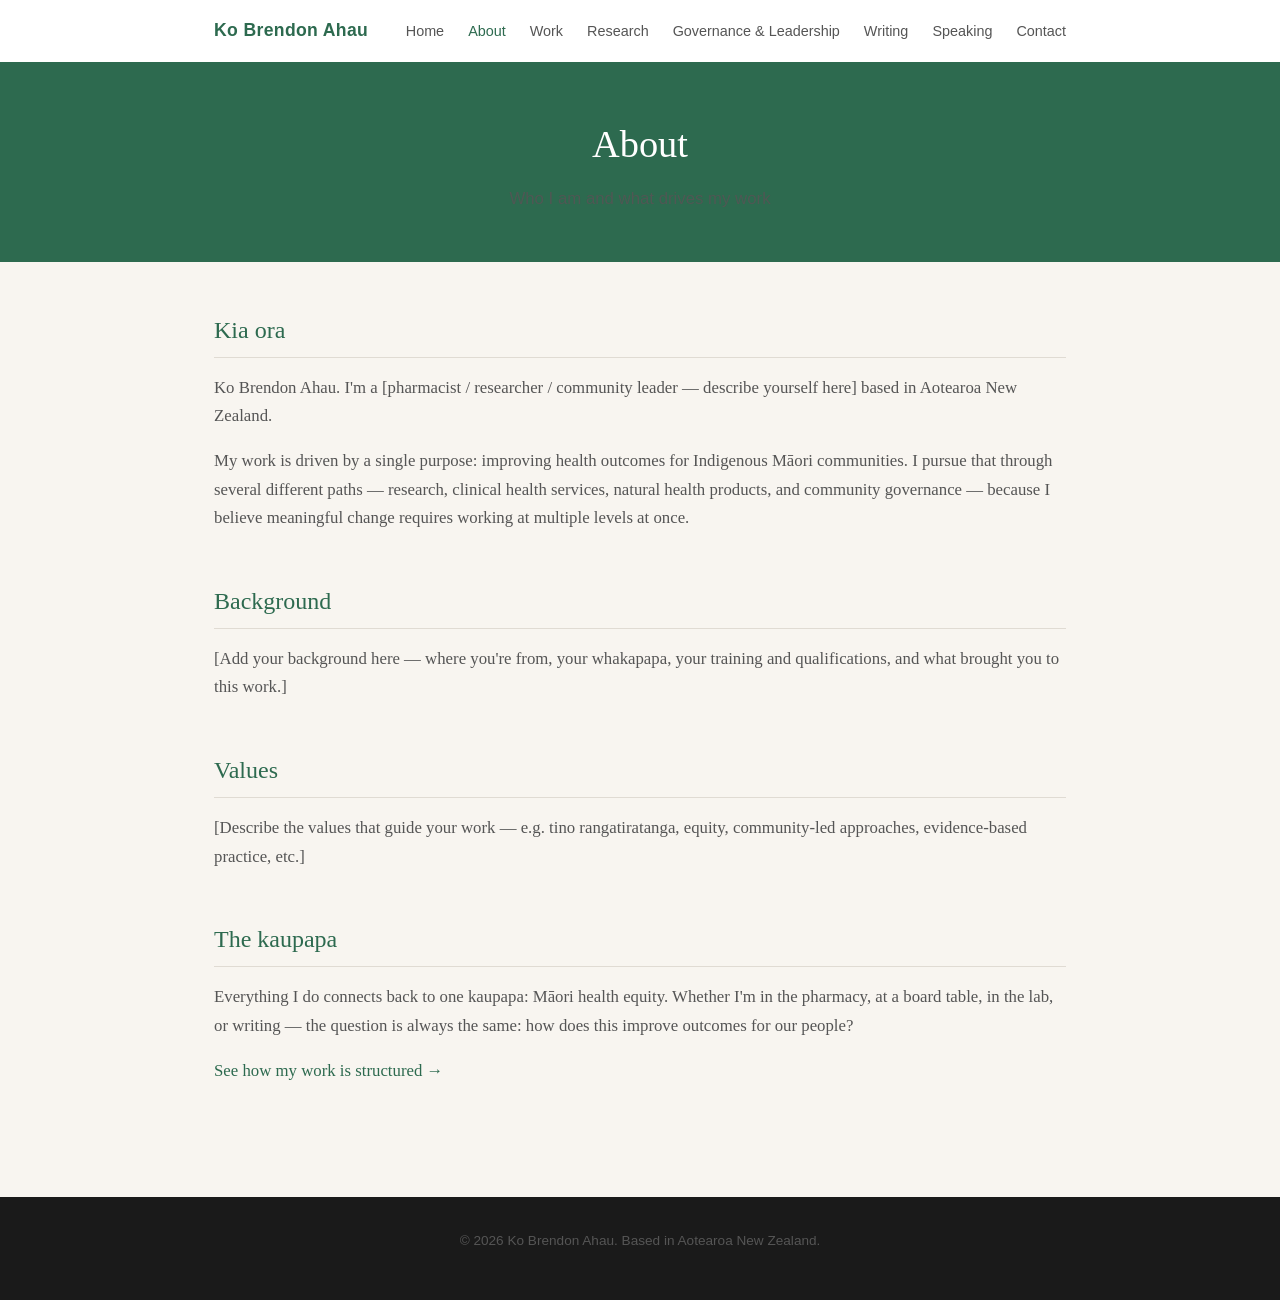
==== about.html @ 4aec3e22 "Initial commit — personal website" ====
<!DOCTYPE html>
<html lang="en">
<head>
  <meta charset="UTF-8" />
  <meta name="viewport" content="width=device-width, initial-scale=1.0" />
  <title>About — Ko Brendon Ahau</title>
  <meta name="description" content="About [Ko Brendon Ahau] — researcher, pharmacist, and community leader working to improve health outcomes for Māori in Aotearoa New Zealand." />
  <link rel="stylesheet" href="css/style.css" />
</head>
<body>

<header>
  <div class="nav-inner">
    <a href="index.html" class="site-title">Ko Brendon Ahau</a>
    <button class="menu-toggle" aria-label="Open menu">
      <span></span><span></span><span></span>
    </button>
    <nav>
      <ul>
        <li><a href="index.html">Home</a></li>
        <li><a href="about.html">About</a></li>
        <li><a href="work.html">Work</a></li>
        <li><a href="research.html">Research</a></li>
        <li><a href="governance.html">Governance &amp; Leadership</a></li>
        <li><a href="writing.html">Writing</a></li>
        <li><a href="speaking.html">Speaking</a></li>
        <li><a href="contact.html">Contact</a></li>
      </ul>
    </nav>
  </div>
</header>

<div class="page-hero">
  <div class="container">
    <h1>About</h1>
    <p>Who I am and what drives my work</p>
  </div>
</div>

<main>
  <div class="container">

    <section class="section">
      <h2>Kia ora</h2>
      <!-- EDIT: Replace this with your own introduction -->
      <p>Ko Brendon Ahau. I'm a [pharmacist / researcher / community leader — describe yourself here] based in Aotearoa New Zealand.</p>
      <p>My work is driven by a single purpose: improving health outcomes for Indigenous Māori communities. I pursue that through several different paths — research, clinical health services, natural health products, and community governance — because I believe meaningful change requires working at multiple levels at once.</p>
    </section>

    <section class="section">
      <h2>Background</h2>
      <!-- EDIT: Add your background, whakapapa, training, experience -->
      <p>[Add your background here — where you're from, your whakapapa, your training and qualifications, and what brought you to this work.]</p>
    </section>

    <section class="section">
      <h2>Values</h2>
      <!-- EDIT: Describe the values that guide your work -->
      <p>[Describe the values that guide your work — e.g. tino rangatiratanga, equity, community-led approaches, evidence-based practice, etc.]</p>
    </section>

    <section class="section">
      <h2>The kaupapa</h2>
      <p>Everything I do connects back to one kaupapa: Māori health equity. Whether I'm in the pharmacy, at a board table, in the lab, or writing — the question is always the same: how does this improve outcomes for our people?</p>
      <p><a href="work.html">See how my work is structured →</a></p>
    </section>

  </div>
</main>

<footer>
  <p>&copy; <span id="year"></span> Ko Brendon Ahau. Based in Aotearoa New Zealand.</p>
  <script>document.getElementById('year').textContent = new Date().getFullYear();</script>
</footer>

<script src="js/main.js"></script>
</body>
</html>
---- css/style.css ----
/* ===== RESET & BASE ===== */
*, *::before, *::after { box-sizing: border-box; margin: 0; padding: 0; }

:root {
  --green:      #2d6a4f;
  --green-light:#52b788;
  --cream:      #f8f5f0;
  --dark:       #1a1a1a;
  --mid:        #555;
  --border:     #e0dbd3;
  --max-width:  900px;
  --font:       'Georgia', serif;
  --sans:       'Helvetica Neue', Arial, sans-serif;
}

body {
  font-family: var(--font);
  background: var(--cream);
  color: var(--dark);
  line-height: 1.7;
  font-size: 1.05rem;
}

a { color: var(--green); text-decoration: none; }
a:hover { text-decoration: underline; }

img { max-width: 100%; display: block; }

/* ===== LAYOUT ===== */
.container { max-width: var(--max-width); margin: 0 auto; padding: 0 1.5rem; }

/* ===== HEADER / NAV ===== */
header {
  background: #fff;
  border-bottom: 2px solid var(--green);
  position: sticky;
  top: 0;
  z-index: 100;
}

.nav-inner {
  display: flex;
  align-items: center;
  justify-content: space-between;
  padding: 1rem 1.5rem;
  max-width: var(--max-width);
  margin: 0 auto;
}

.site-title {
  font-family: var(--sans);
  font-size: 1.1rem;
  font-weight: 700;
  color: var(--green);
  letter-spacing: 0.02em;
}

nav ul {
  list-style: none;
  display: flex;
  gap: 1.5rem;
  flex-wrap: wrap;
}

nav a {
  font-family: var(--sans);
  font-size: 0.9rem;
  color: var(--mid);
  font-weight: 500;
  transition: color 0.2s;
}

nav a:hover, nav a.active { color: var(--green); text-decoration: none; }

/* hamburger */
.menu-toggle {
  display: none;
  background: none;
  border: none;
  cursor: pointer;
  flex-direction: column;
  gap: 5px;
  padding: 4px;
}
.menu-toggle span {
  display: block;
  width: 24px;
  height: 2px;
  background: var(--dark);
  transition: all 0.3s;
}

/* ===== HERO ===== */
.hero {
  background: linear-gradient(rgba(0,0,0,0.45), rgba(0,0,0,0.45)),
              url('../images/hero.jpg') center center / cover no-repeat;
  color: #fff;
  padding: 5rem 1.5rem;
  text-align: center;
}

.hero h1 {
  font-size: clamp(2rem, 5vw, 3.2rem);
  margin-bottom: 0.5rem;
  font-weight: normal;
}

.hero .tagline {
  font-family: var(--sans);
  font-size: 1.1rem;
  color: #fff;
  opacity: 0.85;
  max-width: 600px;
  margin: 0 auto 2rem;
}

.btn {
  display: inline-block;
  background: #fff;
  color: var(--green);
  font-family: var(--sans);
  font-weight: 700;
  padding: 0.75rem 2rem;
  border-radius: 3px;
  transition: background 0.2s, color 0.2s;
}
.btn:hover { background: var(--green-light); color: #fff; text-decoration: none; }

/* ===== PAGE HERO (inner pages) ===== */
.page-hero {
  background: var(--green);
  color: #fff;
  padding: 3rem 1.5rem;
  text-align: center;
}
.page-hero h1 { font-size: clamp(1.6rem, 4vw, 2.4rem); font-weight: normal; }
.page-hero p { font-family: var(--sans); opacity: 0.85; margin-top: 0.5rem; }

/* ===== MAIN CONTENT ===== */
main { padding: 3rem 0 4rem; }

.section { margin-bottom: 3rem; }

h2 {
  font-size: 1.5rem;
  color: var(--green);
  margin-bottom: 1rem;
  font-weight: normal;
  border-bottom: 1px solid var(--border);
  padding-bottom: 0.4rem;
}

h3 { font-size: 1.15rem; margin-bottom: 0.5rem; color: var(--dark); }

p { margin-bottom: 1rem; color: var(--mid); }
p:last-child { margin-bottom: 0; }

ul.content-list {
  list-style: none;
  padding: 0;
}
ul.content-list li {
  padding: 0.4rem 0 0.4rem 1.2rem;
  position: relative;
  color: var(--mid);
}
ul.content-list li::before {
  content: '→';
  position: absolute;
  left: 0;
  color: var(--green-light);
}

/* ===== WORK CARDS ===== */
.cards {
  display: grid;
  grid-template-columns: repeat(auto-fit, minmax(200px, 1fr));
  gap: 1.5rem;
  margin-top: 1.5rem;
}

.card {
  background: #fff;
  border: 1px solid var(--border);
  border-top: 3px solid var(--green);
  padding: 1.5rem;
  border-radius: 2px;
}

.card h3 { color: var(--green); margin-bottom: 0.5rem; }
.card p { font-size: 0.95rem; }
.card a.card-link {
  display: inline-block;
  margin-top: 1rem;
  font-family: var(--sans);
  font-size: 0.85rem;
  font-weight: 700;
  color: var(--green);
}

/* ===== ORG ENTRIES ===== */
.org-entry {
  background: #fff;
  border: 1px solid var(--border);
  padding: 1.5rem;
  margin-bottom: 1.5rem;
  border-radius: 2px;
}
.org-entry h3 { color: var(--green); }
.org-entry .org-link {
  font-family: var(--sans);
  font-size: 0.85rem;
  font-weight: 700;
}

/* ===== CONTACT FORM ===== */
.contact-form { max-width: 600px; }

.form-group { margin-bottom: 1.2rem; }

label {
  display: block;
  font-family: var(--sans);
  font-size: 0.9rem;
  font-weight: 600;
  margin-bottom: 0.3rem;
  color: var(--dark);
}

input, textarea, select {
  width: 100%;
  padding: 0.65rem 0.9rem;
  border: 1px solid var(--border);
  border-radius: 3px;
  font-family: var(--font);
  font-size: 1rem;
  background: #fff;
  color: var(--dark);
  transition: border-color 0.2s;
}

input:focus, textarea:focus {
  outline: none;
  border-color: var(--green);
}

textarea { resize: vertical; min-height: 140px; }

.btn-submit {
  background: var(--green);
  color: #fff;
  border: none;
  padding: 0.75rem 2rem;
  font-family: var(--sans);
  font-size: 1rem;
  font-weight: 700;
  border-radius: 3px;
  cursor: pointer;
  transition: background 0.2s;
}
.btn-submit:hover { background: var(--green-light); }

.form-note {
  font-family: var(--sans);
  font-size: 0.85rem;
  color: var(--mid);
  margin-top: 0.5rem;
}

/* ===== FOOTER ===== */
footer {
  background: var(--dark);
  color: #aaa;
  text-align: center;
  padding: 2rem 1.5rem;
  font-family: var(--sans);
  font-size: 0.85rem;
}
footer a { color: var(--green-light); }

/* ===== RESPONSIVE ===== */
@media (max-width: 640px) {
  .menu-toggle { display: flex; }

  nav ul {
    display: none;
    flex-direction: column;
    gap: 0;
    position: absolute;
    top: 100%;
    left: 0;
    right: 0;
    background: #fff;
    border-bottom: 2px solid var(--green);
    padding: 1rem 1.5rem;
  }

  nav ul.open { display: flex; }

  nav a { font-size: 1rem; padding: 0.4rem 0; display: block; }

  header { position: relative; }
}
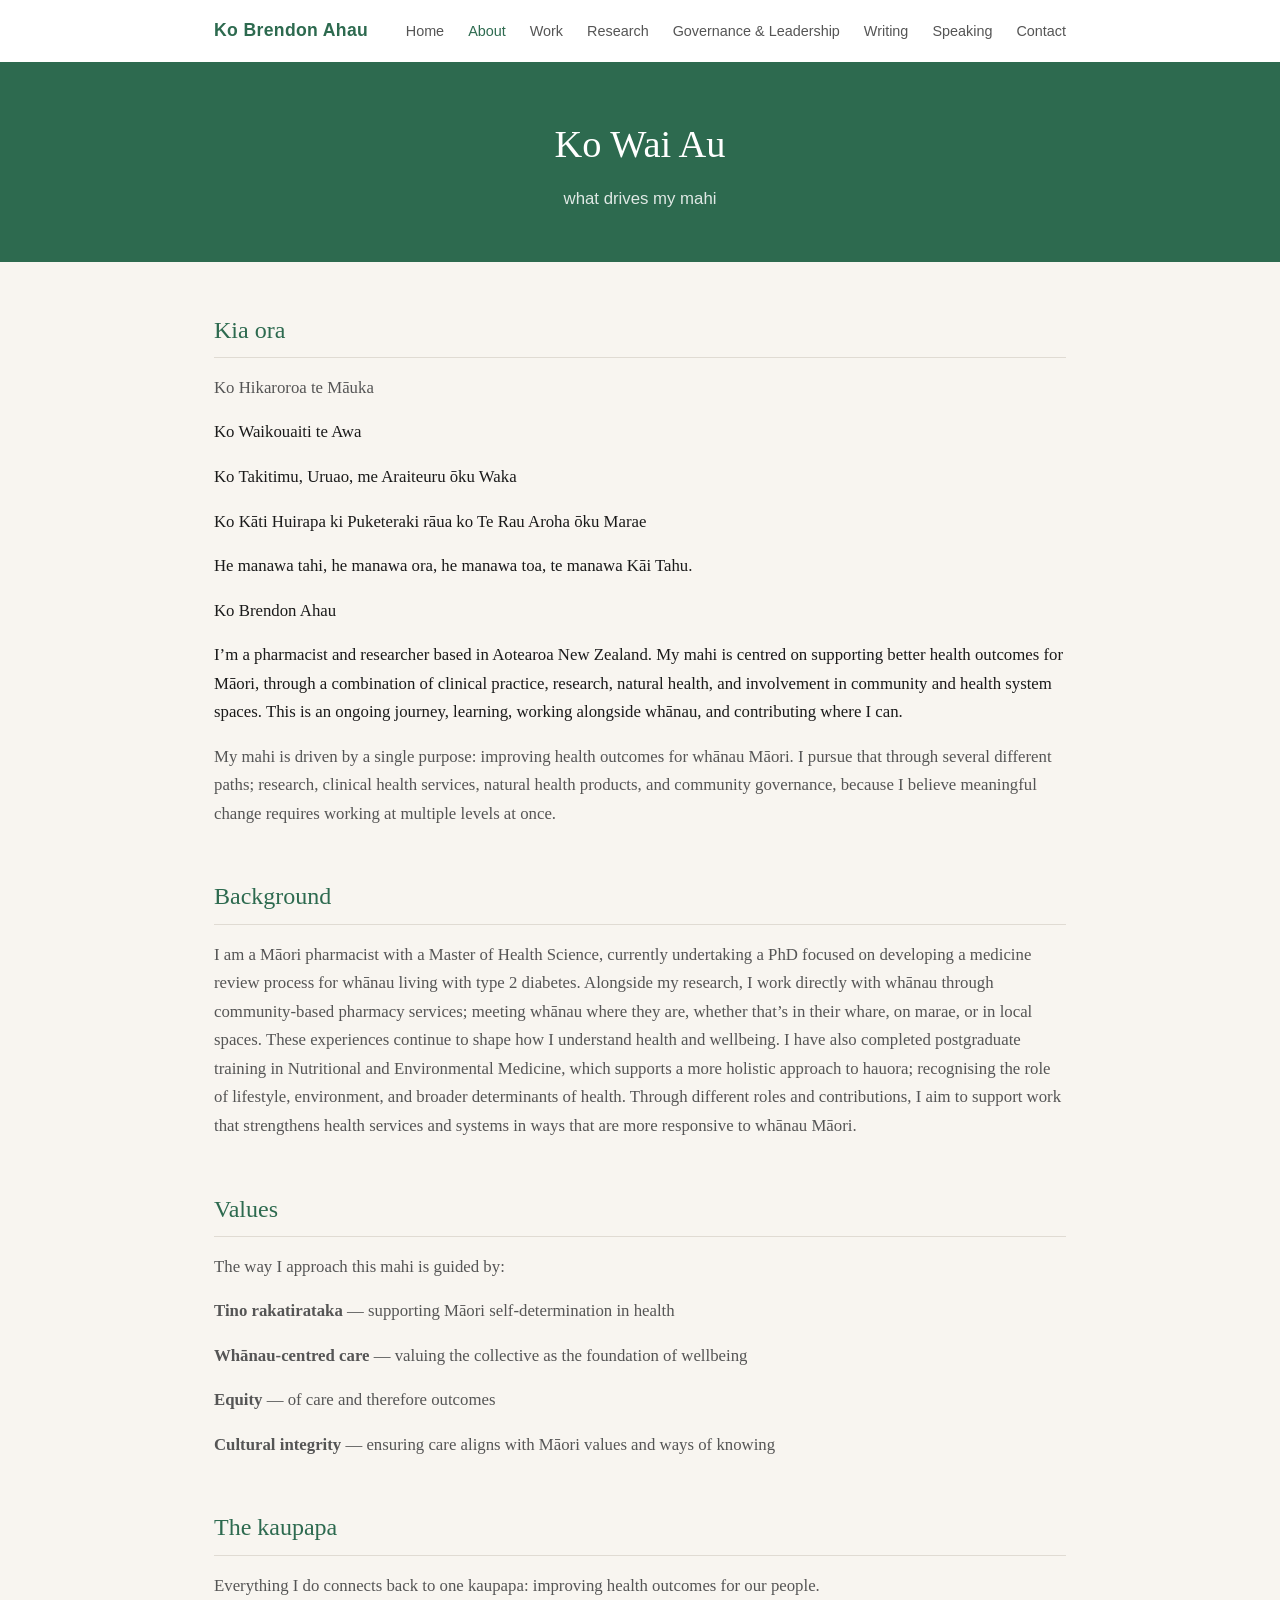
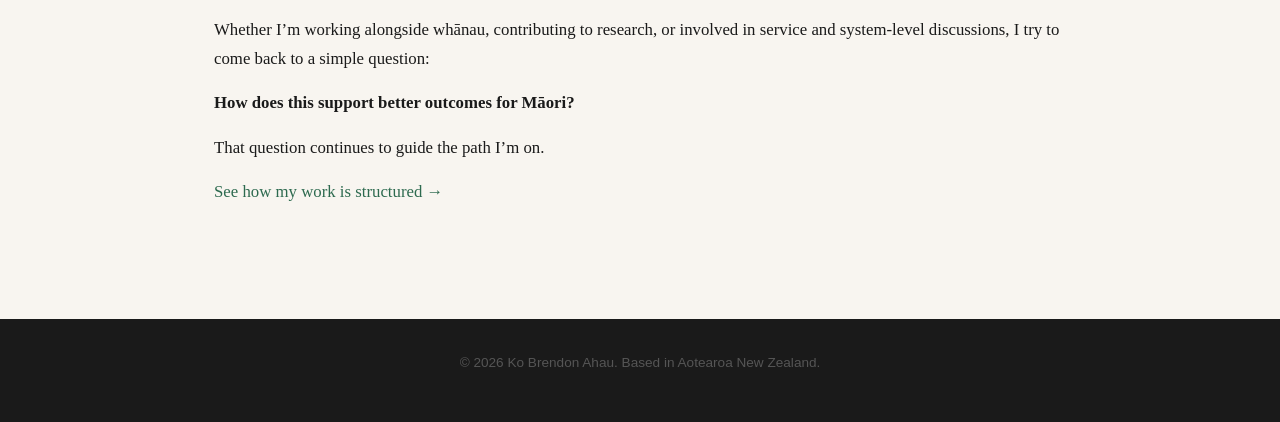
==== commit 3b53287a: "Update values section with bold terms and fix formatting" ====
--- a/about.html
+++ b/about.html
@@ -32,8 +32,8 @@
 
 <div class="page-hero">
   <div class="container">
-    <h1>About</h1>
-    <p>Who I am and what drives my work</p>
+    <h1>Ko Wai Au</h1>
+    <p>what drives my mahi</p>
   </div>
 </div>
 
@@ -43,25 +43,51 @@
     <section class="section">
       <h2>Kia ora</h2>
       <!-- EDIT: Replace this with your own introduction -->
-      <p>Ko Brendon Ahau. I'm a [pharmacist / researcher / community leader — describe yourself here] based in Aotearoa New Zealand.</p>
-      <p>My work is driven by a single purpose: improving health outcomes for Indigenous Māori communities. I pursue that through several different paths — research, clinical health services, natural health products, and community governance — because I believe meaningful change requires working at multiple levels at once.</p>
+      <p>Ko Hikaroroa te Māuka
+<p></p>Ko Waikouaiti te Awa
+<p></p>Ko Takitimu, Uruao, me Araiteuru ōku Waka
+<p></p>Ko Kāti Huirapa ki Puketeraki rāua ko Te Rau Aroha ōku Marae
+
+<p></p>He manawa tahi, he manawa ora, he manawa toa, te manawa Kāi Tahu. 
+
+<p></p>Ko Brendon Ahau
+
+<p></p>I’m a pharmacist and researcher based in Aotearoa New Zealand.
+
+My mahi is centred on supporting better health outcomes for Māori, through a combination of clinical practice, research, natural health, and involvement in community and health system spaces. This is an ongoing journey, learning, working alongside whānau, and contributing where I can.</p>
+      <p>My mahi is driven by a single purpose: improving health outcomes for whānau Māori. I pursue that through several different paths; research, clinical health services, natural health products, and community governance, because I believe meaningful change requires working at multiple levels at once.</p>
     </section>
 
     <section class="section">
       <h2>Background</h2>
       <!-- EDIT: Add your background, whakapapa, training, experience -->
-      <p>[Add your background here — where you're from, your whakapapa, your training and qualifications, and what brought you to this work.]</p>
+      <p>I am a Māori pharmacist with a Master of Health Science, currently undertaking a PhD focused on developing a medicine review process for whānau living with type 2 diabetes.
+
+Alongside my research, I work directly with whānau through community-based pharmacy services; meeting whānau where they are, whether that’s in their whare, on marae, or in local spaces. These experiences continue to shape how I understand health and wellbeing.
+
+I have also completed postgraduate training in Nutritional and Environmental Medicine, which supports a more holistic approach to hauora; recognising the role of lifestyle, environment, and broader determinants of health.
+
+Through different roles and contributions, I aim to support work that strengthens health services and systems in ways that are more responsive to whānau Māori.</p>
     </section>
 
     <section class="section">
       <h2>Values</h2>
-      <!-- EDIT: Describe the values that guide your work -->
-      <p>[Describe the values that guide your work — e.g. tino rangatiratanga, equity, community-led approaches, evidence-based practice, etc.]</p>
+      <p>The way I approach this mahi is guided by:</p>
+      <p><strong>Tino rakatirataka</strong> — supporting Māori self-determination in health</p>
+      <p><strong>Whānau-centred care</strong> — valuing the collective as the foundation of wellbeing</p>
+      <p><strong>Equity</strong> — of care and therefore outcomes</p>
+      <p><strong>Cultural integrity</strong> — ensuring care aligns with Māori values and ways of knowing</p>
     </section>
 
     <section class="section">
       <h2>The kaupapa</h2>
-      <p>Everything I do connects back to one kaupapa: Māori health equity. Whether I'm in the pharmacy, at a board table, in the lab, or writing — the question is always the same: how does this improve outcomes for our people?</p>
+      <p>Everything I do connects back to one kaupapa: improving health outcomes for our people.
+
+<p></p>Whether I’m working alongside whānau, contributing to research, or involved in service and system-level discussions, I try to come back to a simple question:
+
+<p><strong></p>How does this support better outcomes for Māori?</strong>
+
+<p></p>That question continues to guide the path I’m on.</p>
       <p><a href="work.html">See how my work is structured →</a></p>
     </section>
 
--- a/css/style.css
+++ b/css/style.css
@@ -134,7 +134,7 @@
   text-align: center;
 }
 .page-hero h1 { font-size: clamp(1.6rem, 4vw, 2.4rem); font-weight: normal; }
-.page-hero p { font-family: var(--sans); opacity: 0.85; margin-top: 0.5rem; }
+.page-hero p { font-family: var(--sans); color: #fff; opacity: 0.85; margin-top: 0.5rem; }
 
 /* ===== MAIN CONTENT ===== */
 main { padding: 3rem 0 4rem; }
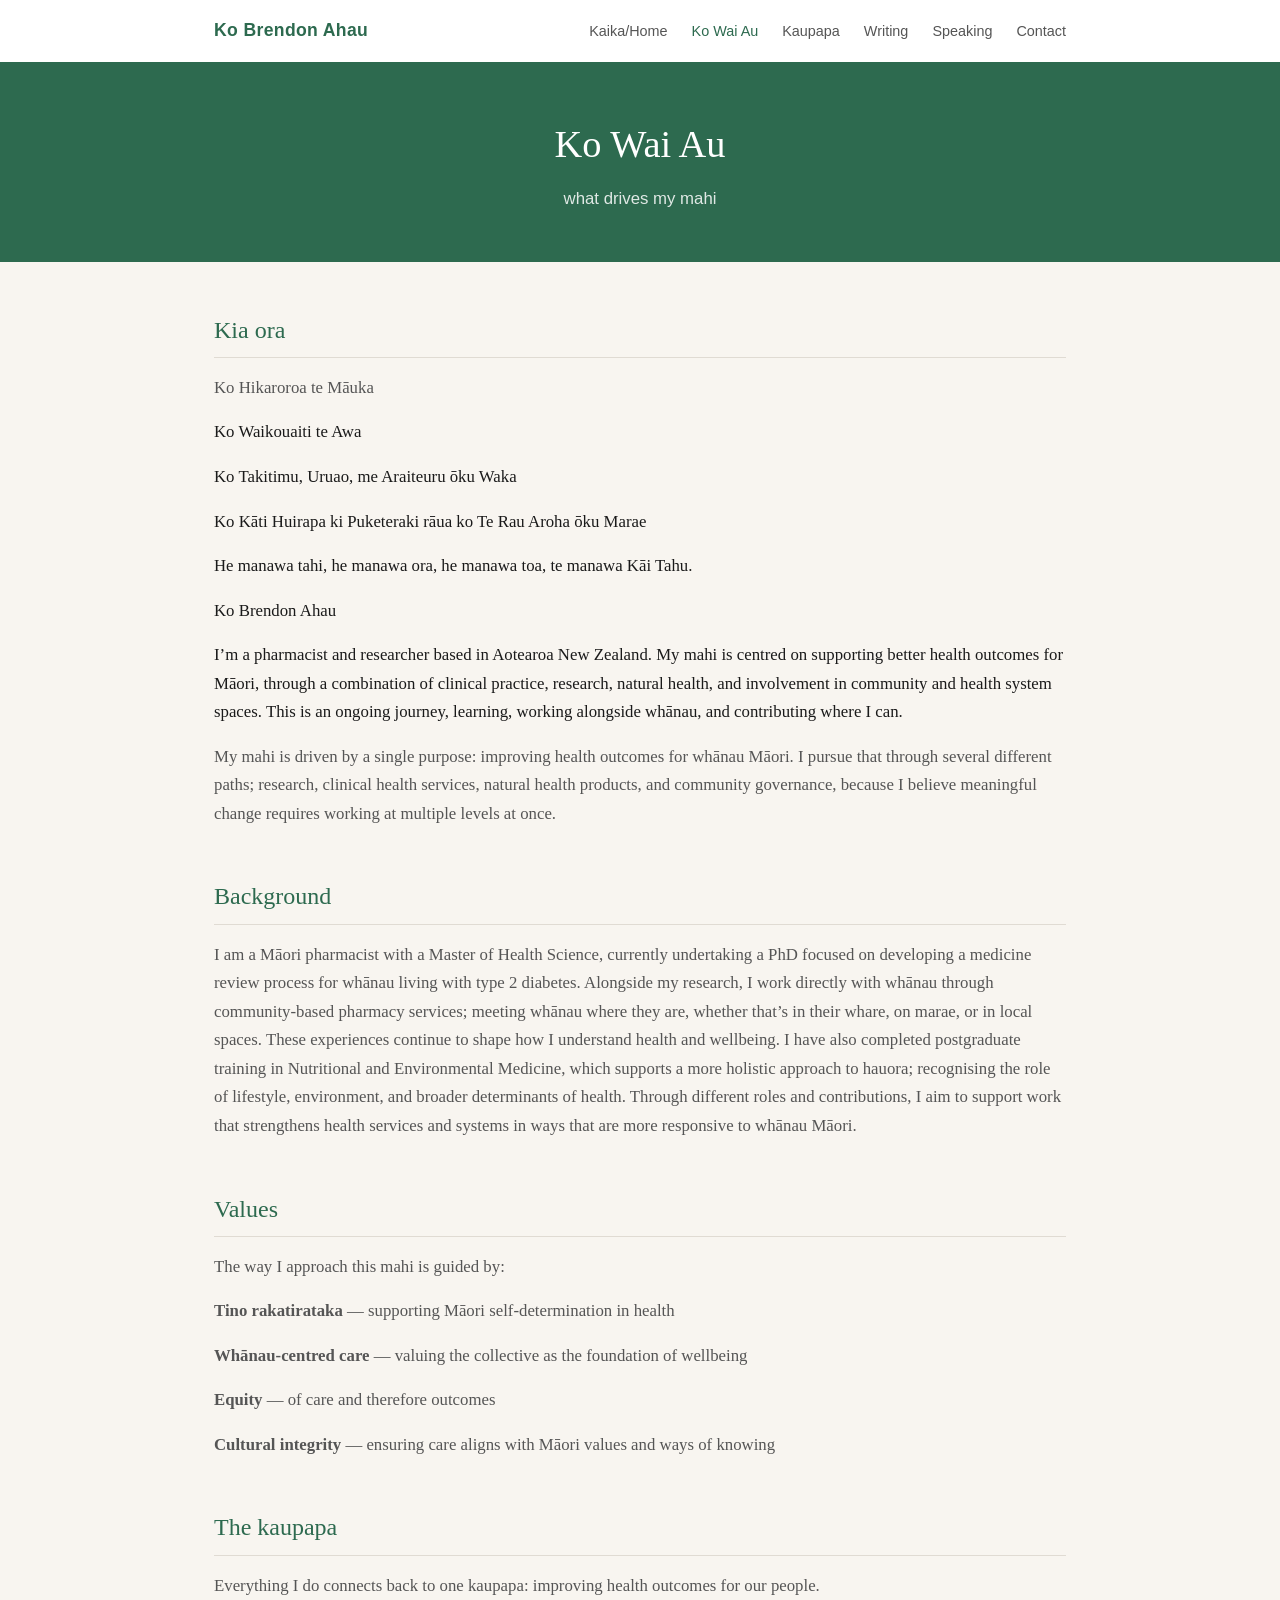
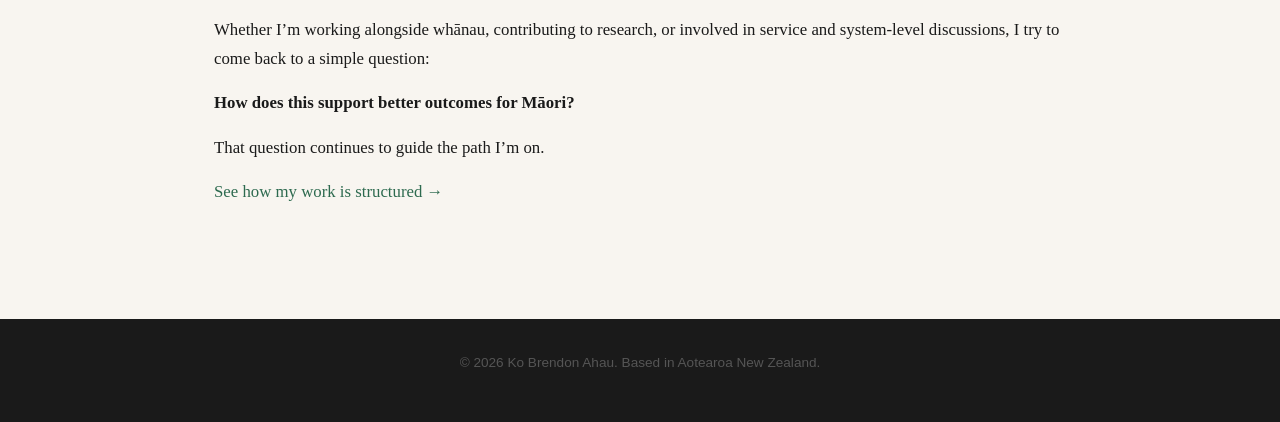
==== commit 526bbb5f: "Update nav across all pages with te reo Māori labels" ====
--- a/about.html
+++ b/about.html
@@ -17,11 +17,9 @@
     </button>
     <nav>
       <ul>
-        <li><a href="index.html">Home</a></li>
-        <li><a href="about.html">About</a></li>
-        <li><a href="work.html">Work</a></li>
-        <li><a href="research.html">Research</a></li>
-        <li><a href="governance.html">Governance &amp; Leadership</a></li>
+        <li><a href="index.html">Kaika/Home</a></li>
+        <li><a href="about.html">Ko Wai Au</a></li>
+        <li><a href="work.html">Kaupapa</a></li>
         <li><a href="writing.html">Writing</a></li>
         <li><a href="speaking.html">Speaking</a></li>
         <li><a href="contact.html">Contact</a></li>
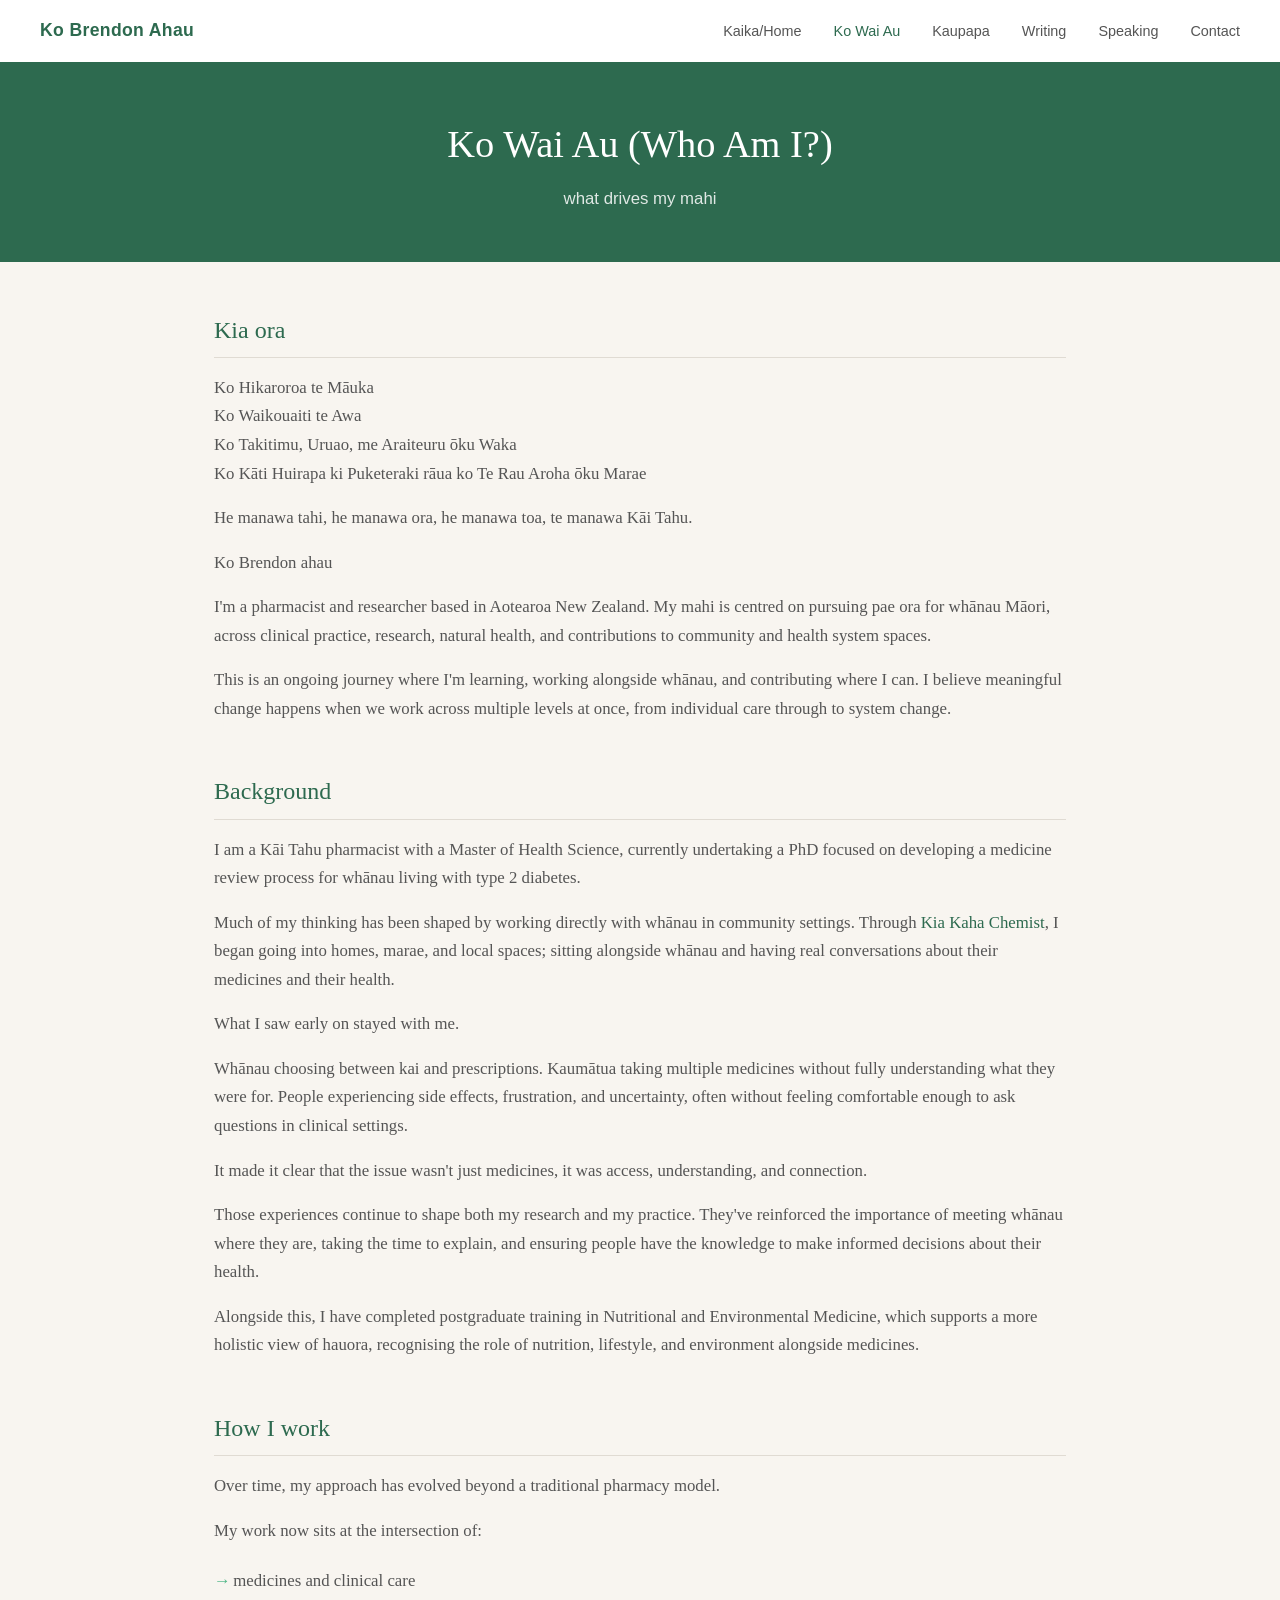
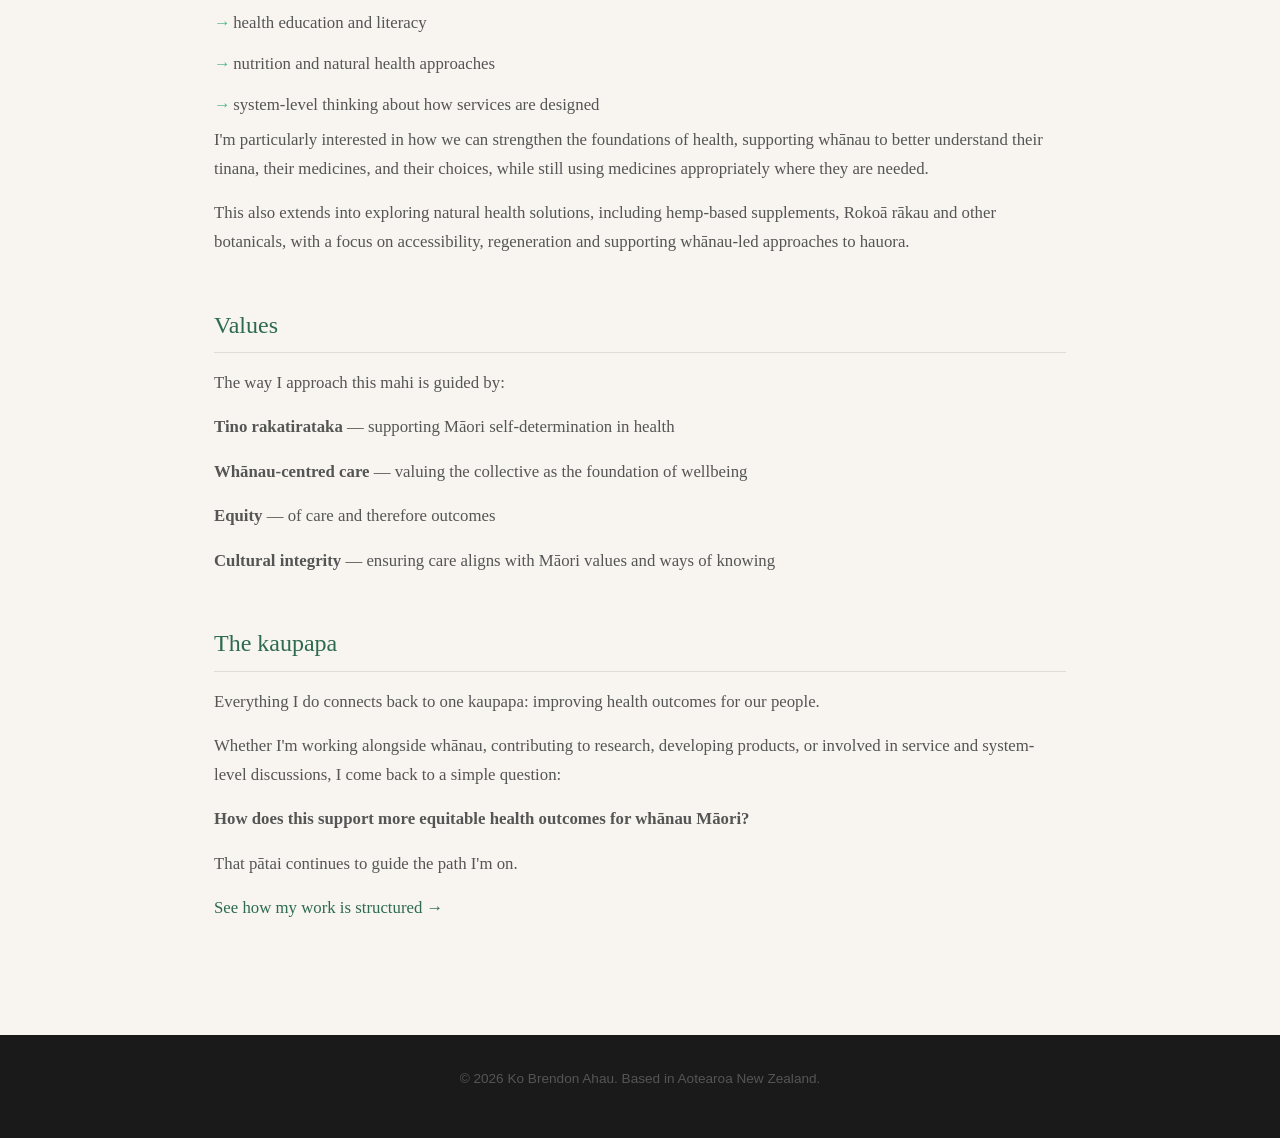
==== commit e9e768c1: "Update about page content and fix Kia Kaha Chemist hyperlink" ====
--- a/about.html
+++ b/about.html
@@ -4,7 +4,7 @@
   <meta charset="UTF-8" />
   <meta name="viewport" content="width=device-width, initial-scale=1.0" />
   <title>About — Ko Brendon Ahau</title>
-  <meta name="description" content="About [Ko Brendon Ahau] — researcher, pharmacist, and community leader working to improve health outcomes for Māori in Aotearoa New Zealand." />
+  <meta name="description" content="Ko Brendon Ahau — pharmacist and researcher working to improve health outcomes for Māori in Aotearoa New Zealand." />
   <link rel="stylesheet" href="css/style.css" />
 </head>
 <body>
@@ -30,7 +30,7 @@
 
 <div class="page-hero">
   <div class="container">
-    <h1>Ko Wai Au</h1>
+    <h1>Ko Wai Au (Who Am I?)</h1>
     <p>what drives my mahi</p>
   </div>
 </div>
@@ -40,32 +40,39 @@
 
     <section class="section">
       <h2>Kia ora</h2>
-      <!-- EDIT: Replace this with your own introduction -->
-      <p>Ko Hikaroroa te Māuka
-<p></p>Ko Waikouaiti te Awa
-<p></p>Ko Takitimu, Uruao, me Araiteuru ōku Waka
-<p></p>Ko Kāti Huirapa ki Puketeraki rāua ko Te Rau Aroha ōku Marae
-
-<p></p>He manawa tahi, he manawa ora, he manawa toa, te manawa Kāi Tahu. 
-
-<p></p>Ko Brendon Ahau
-
-<p></p>I’m a pharmacist and researcher based in Aotearoa New Zealand.
-
-My mahi is centred on supporting better health outcomes for Māori, through a combination of clinical practice, research, natural health, and involvement in community and health system spaces. This is an ongoing journey, learning, working alongside whānau, and contributing where I can.</p>
-      <p>My mahi is driven by a single purpose: improving health outcomes for whānau Māori. I pursue that through several different paths; research, clinical health services, natural health products, and community governance, because I believe meaningful change requires working at multiple levels at once.</p>
+      <p>Ko Hikaroroa te Māuka<br>
+      Ko Waikouaiti te Awa<br>
+      Ko Takitimu, Uruao, me Araiteuru ōku Waka<br>
+      Ko Kāti Huirapa ki Puketeraki rāua ko Te Rau Aroha ōku Marae</p>
+      <p>He manawa tahi, he manawa ora, he manawa toa, te manawa Kāi Tahu.</p>
+      <p>Ko Brendon ahau</p>
+      <p>I'm a pharmacist and researcher based in Aotearoa New Zealand. My mahi is centred on pursuing pae ora for whānau Māori, across clinical practice, research, natural health, and contributions to community and health system spaces.</p>
+      <p>This is an ongoing journey where I'm learning, working alongside whānau, and contributing where I can. I believe meaningful change happens when we work across multiple levels at once, from individual care through to system change.</p>
     </section>
 
     <section class="section">
       <h2>Background</h2>
-      <!-- EDIT: Add your background, whakapapa, training, experience -->
-      <p>I am a Māori pharmacist with a Master of Health Science, currently undertaking a PhD focused on developing a medicine review process for whānau living with type 2 diabetes.
+      <p>I am a Kāi Tahu pharmacist with a Master of Health Science, currently undertaking a PhD focused on developing a medicine review process for whānau living with type 2 diabetes.</p>
+      <p>Much of my thinking has been shaped by working directly with whānau in community settings. Through <a href="https://www.kiakahachemist.org.nz" target="_blank" rel="noopener">Kia Kaha Chemist</a>, I began going into homes, marae, and local spaces; sitting alongside whānau and having real conversations about their medicines and their health.</p>
+      <p>What I saw early on stayed with me.</p>
+      <p>Whānau choosing between kai and prescriptions. Kaumātua taking multiple medicines without fully understanding what they were for. People experiencing side effects, frustration, and uncertainty, often without feeling comfortable enough to ask questions in clinical settings.</p>
+      <p>It made it clear that the issue wasn't just medicines, it was access, understanding, and connection.</p>
+      <p>Those experiences continue to shape both my research and my practice. They've reinforced the importance of meeting whānau where they are, taking the time to explain, and ensuring people have the knowledge to make informed decisions about their health.</p>
+      <p>Alongside this, I have completed postgraduate training in Nutritional and Environmental Medicine, which supports a more holistic view of hauora, recognising the role of nutrition, lifestyle, and environment alongside medicines.</p>
+    </section>
 
-Alongside my research, I work directly with whānau through community-based pharmacy services; meeting whānau where they are, whether that’s in their whare, on marae, or in local spaces. These experiences continue to shape how I understand health and wellbeing.
-
-I have also completed postgraduate training in Nutritional and Environmental Medicine, which supports a more holistic approach to hauora; recognising the role of lifestyle, environment, and broader determinants of health.
-
-Through different roles and contributions, I aim to support work that strengthens health services and systems in ways that are more responsive to whānau Māori.</p>
+    <section class="section">
+      <h2>How I work</h2>
+      <p>Over time, my approach has evolved beyond a traditional pharmacy model.</p>
+      <p>My work now sits at the intersection of:</p>
+      <ul class="content-list">
+        <li>medicines and clinical care</li>
+        <li>health education and literacy</li>
+        <li>nutrition and natural health approaches</li>
+        <li>system-level thinking about how services are designed</li>
+      </ul>
+      <p>I'm particularly interested in how we can strengthen the foundations of health, supporting whānau to better understand their tinana, their medicines, and their choices, while still using medicines appropriately where they are needed.</p>
+      <p>This also extends into exploring natural health solutions, including hemp-based supplements, Rokoā rākau and other botanicals, with a focus on accessibility, regeneration and supporting whānau-led approaches to hauora.</p>
     </section>
 
     <section class="section">
@@ -79,13 +86,10 @@
 
     <section class="section">
       <h2>The kaupapa</h2>
-      <p>Everything I do connects back to one kaupapa: improving health outcomes for our people.
-
-<p></p>Whether I’m working alongside whānau, contributing to research, or involved in service and system-level discussions, I try to come back to a simple question:
-
-<p><strong></p>How does this support better outcomes for Māori?</strong>
-
-<p></p>That question continues to guide the path I’m on.</p>
+      <p>Everything I do connects back to one kaupapa: improving health outcomes for our people.</p>
+      <p>Whether I'm working alongside whānau, contributing to research, developing products, or involved in service and system-level discussions, I come back to a simple question:</p>
+      <p><strong>How does this support more equitable health outcomes for whānau Māori?</strong></p>
+      <p>That pātai continues to guide the path I'm on.</p>
       <p><a href="work.html">See how my work is structured →</a></p>
     </section>
 
--- a/css/style.css
+++ b/css/style.css
@@ -42,9 +42,8 @@
   display: flex;
   align-items: center;
   justify-content: space-between;
-  padding: 1rem 1.5rem;
-  max-width: var(--max-width);
-  margin: 0 auto;
+  padding: 1rem 2.5rem;
+  max-width: 100%;
 }
 
 .site-title {
@@ -58,7 +57,7 @@
 nav ul {
   list-style: none;
   display: flex;
-  gap: 1.5rem;
+  gap: 2rem;
   flex-wrap: wrap;
 }
 
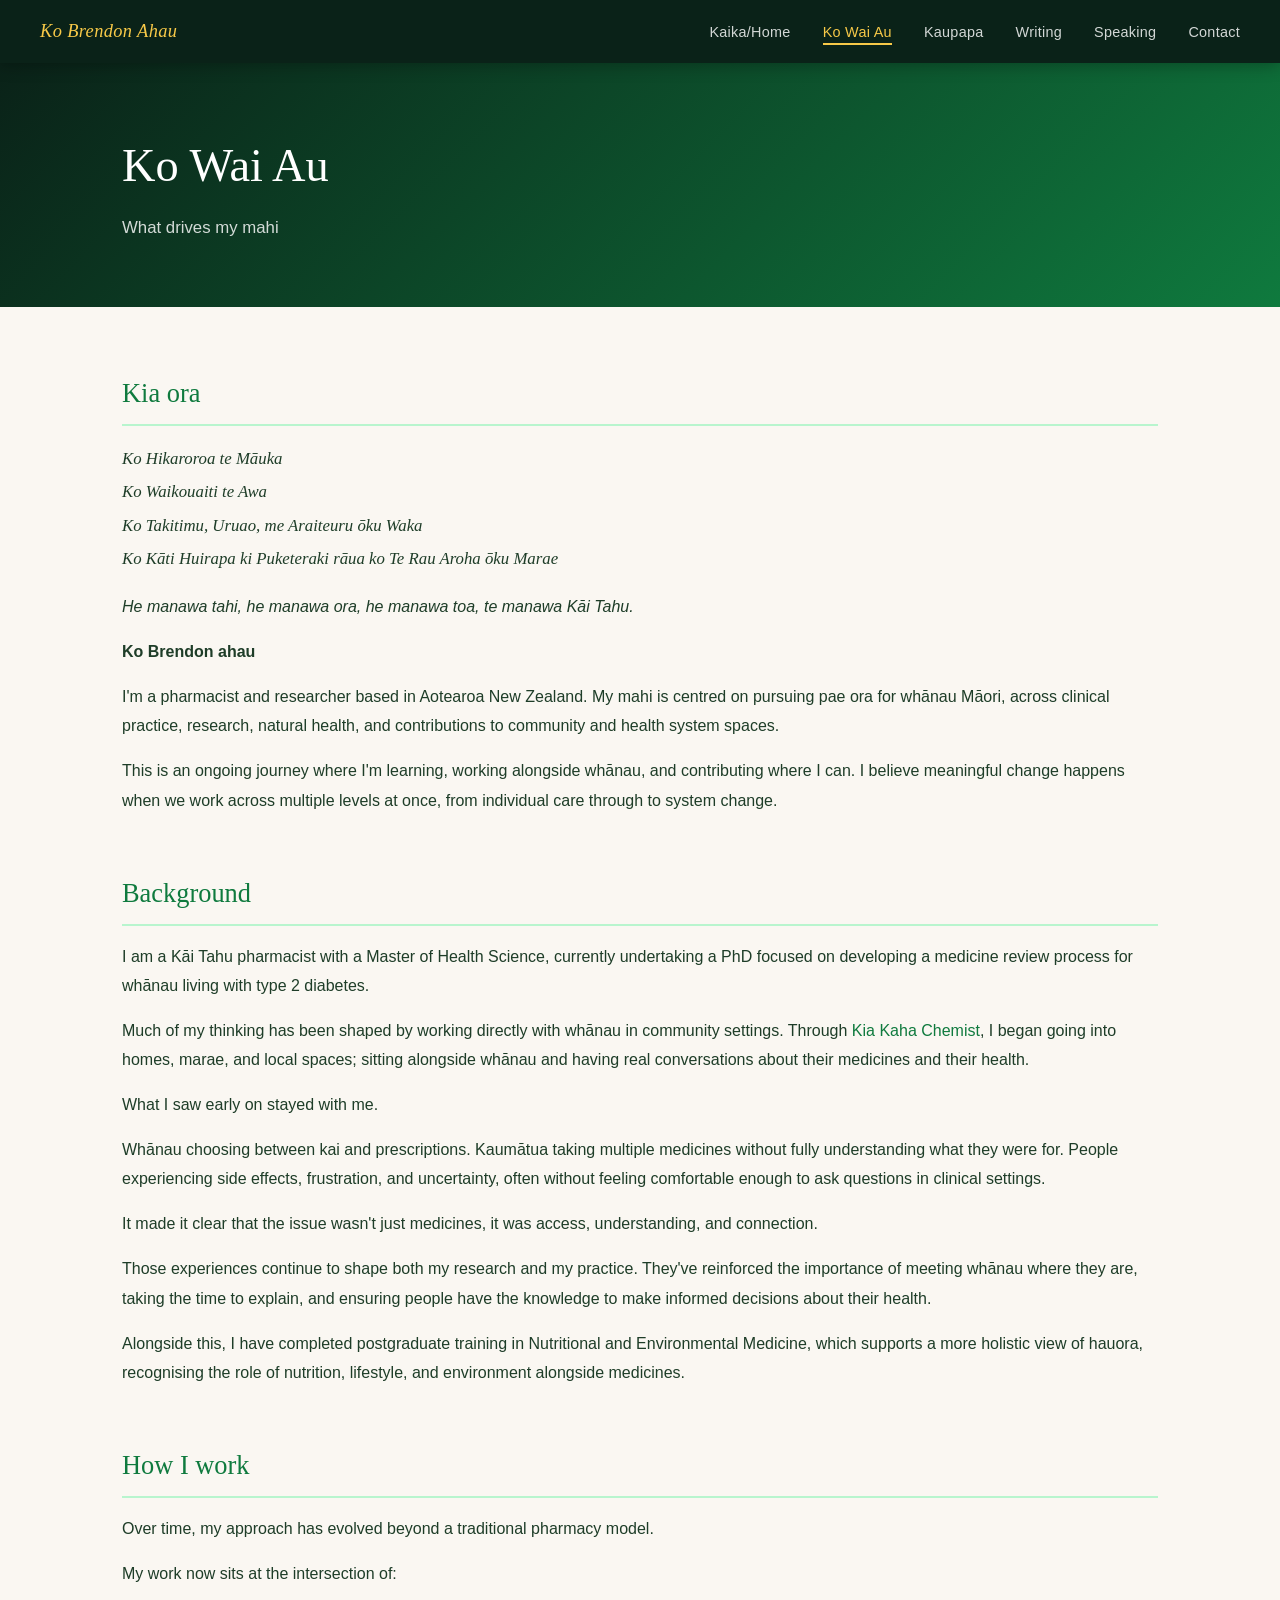
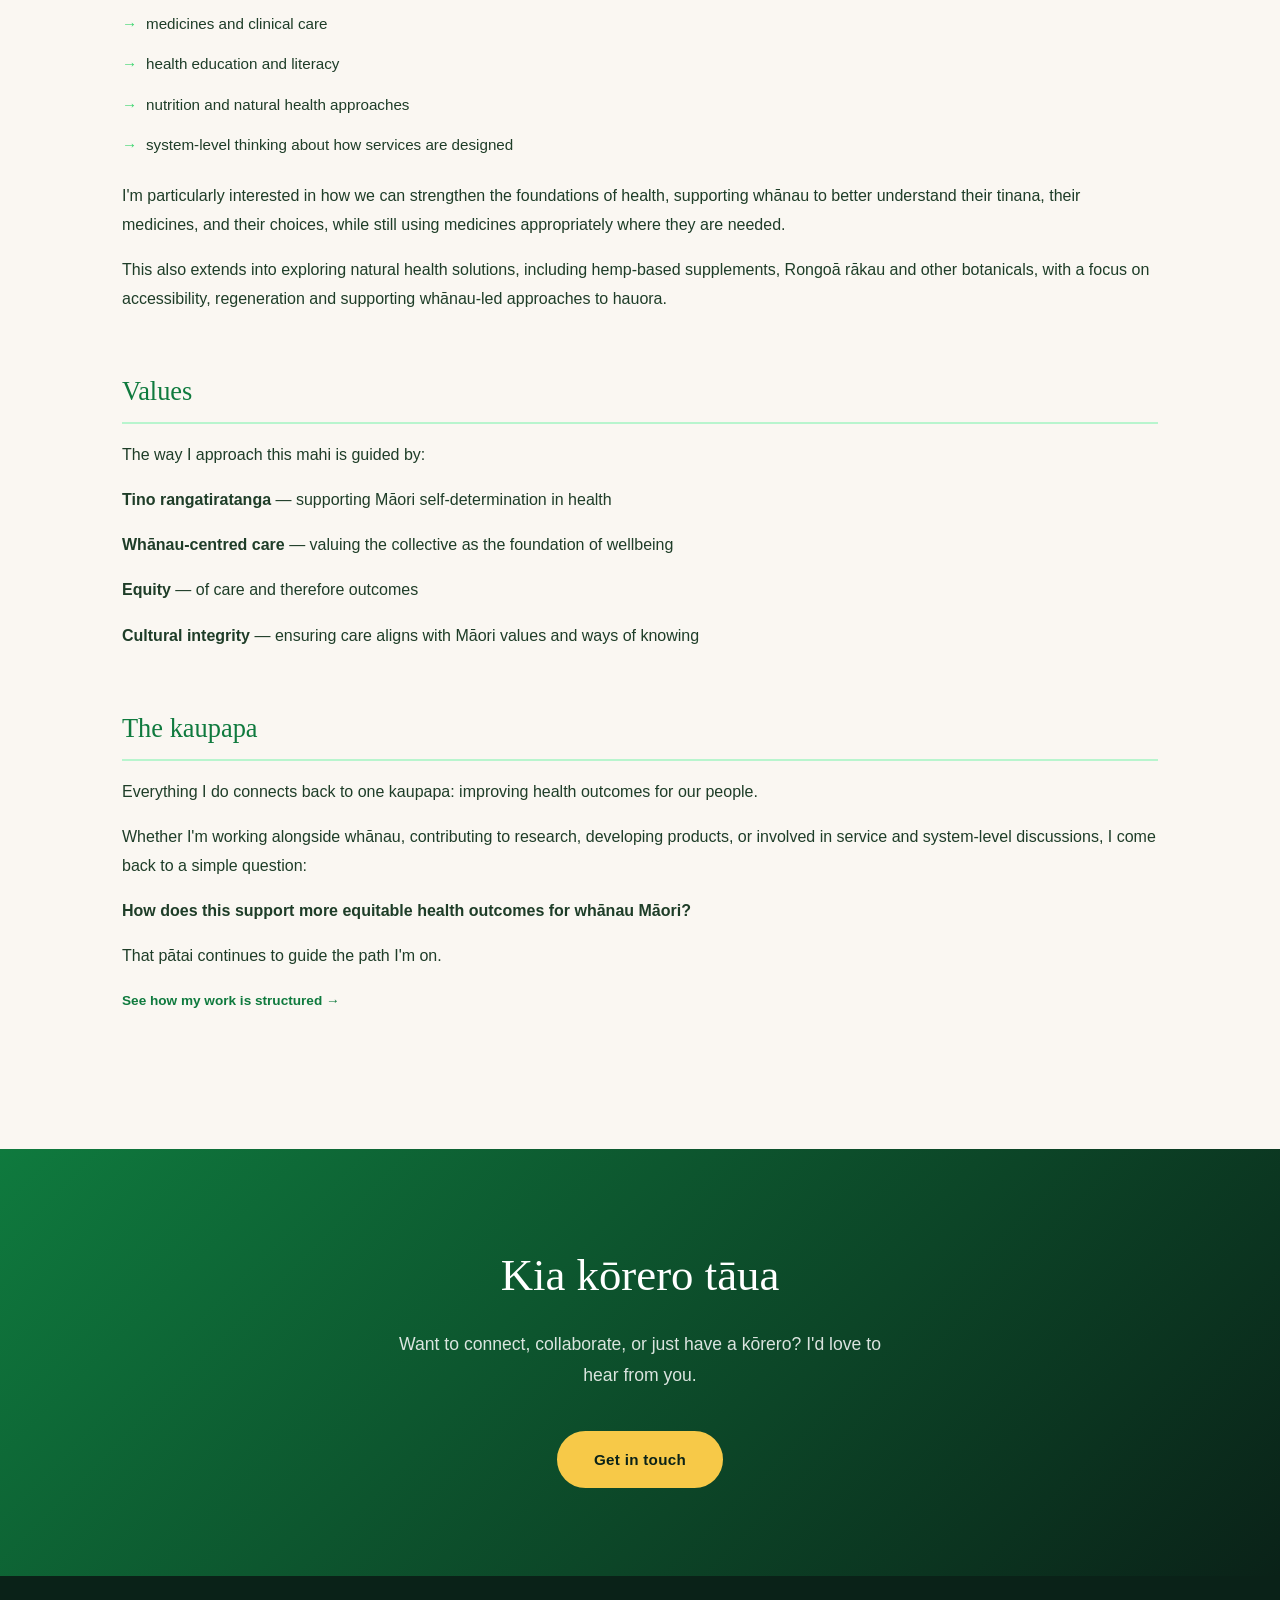
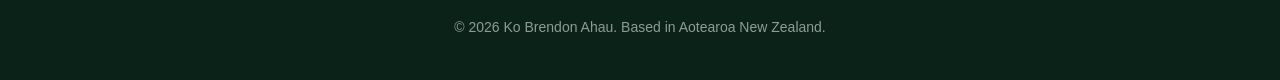
==== commit 191793d6: "Full visual redesign — brighter colours, new design system, all pages updated" ====
--- a/about.html
+++ b/about.html
@@ -30,71 +30,81 @@
 
 <div class="page-hero">
   <div class="container">
-    <h1>Ko Wai Au (Who Am I?)</h1>
-    <p>what drives my mahi</p>
+    <h1>Ko Wai Au</h1>
+    <p>What drives my mahi</p>
   </div>
 </div>
 
-<main>
+<main class="page-content">
   <div class="container">
 
-    <section class="section">
-      <h2>Kia ora</h2>
-      <p>Ko Hikaroroa te Māuka<br>
-      Ko Waikouaiti te Awa<br>
-      Ko Takitimu, Uruao, me Araiteuru ōku Waka<br>
-      Ko Kāti Huirapa ki Puketeraki rāua ko Te Rau Aroha ōku Marae</p>
-      <p>He manawa tahi, he manawa ora, he manawa toa, te manawa Kāi Tahu.</p>
-      <p>Ko Brendon ahau</p>
-      <p>I'm a pharmacist and researcher based in Aotearoa New Zealand. My mahi is centred on pursuing pae ora for whānau Māori, across clinical practice, research, natural health, and contributions to community and health system spaces.</p>
-      <p>This is an ongoing journey where I'm learning, working alongside whānau, and contributing where I can. I believe meaningful change happens when we work across multiple levels at once, from individual care through to system change.</p>
-    </section>
+    <div class="content-section">
+      <h2 class="content-heading">Kia ora</h2>
+      <p class="body-text" style="font-family:var(--font);font-style:italic;font-size:1.05rem;line-height:2;">
+        Ko Hikaroroa te Māuka<br>
+        Ko Waikouaiti te Awa<br>
+        Ko Takitimu, Uruao, me Araiteuru ōku Waka<br>
+        Ko Kāti Huirapa ki Puketeraki rāua ko Te Rau Aroha ōku Marae
+      </p>
+      <p class="body-text"><em>He manawa tahi, he manawa ora, he manawa toa, te manawa Kāi Tahu.</em></p>
+      <p class="body-text"><strong>Ko Brendon ahau</strong></p>
+      <p class="body-text">I'm a pharmacist and researcher based in Aotearoa New Zealand. My mahi is centred on pursuing pae ora for whānau Māori, across clinical practice, research, natural health, and contributions to community and health system spaces.</p>
+      <p class="body-text">This is an ongoing journey where I'm learning, working alongside whānau, and contributing where I can. I believe meaningful change happens when we work across multiple levels at once, from individual care through to system change.</p>
+    </div>
 
-    <section class="section">
-      <h2>Background</h2>
-      <p>I am a Kāi Tahu pharmacist with a Master of Health Science, currently undertaking a PhD focused on developing a medicine review process for whānau living with type 2 diabetes.</p>
-      <p>Much of my thinking has been shaped by working directly with whānau in community settings. Through <a href="https://www.kiakahachemist.org.nz" target="_blank" rel="noopener">Kia Kaha Chemist</a>, I began going into homes, marae, and local spaces; sitting alongside whānau and having real conversations about their medicines and their health.</p>
-      <p>What I saw early on stayed with me.</p>
-      <p>Whānau choosing between kai and prescriptions. Kaumātua taking multiple medicines without fully understanding what they were for. People experiencing side effects, frustration, and uncertainty, often without feeling comfortable enough to ask questions in clinical settings.</p>
-      <p>It made it clear that the issue wasn't just medicines, it was access, understanding, and connection.</p>
-      <p>Those experiences continue to shape both my research and my practice. They've reinforced the importance of meeting whānau where they are, taking the time to explain, and ensuring people have the knowledge to make informed decisions about their health.</p>
-      <p>Alongside this, I have completed postgraduate training in Nutritional and Environmental Medicine, which supports a more holistic view of hauora, recognising the role of nutrition, lifestyle, and environment alongside medicines.</p>
-    </section>
+    <div class="content-section">
+      <h2 class="content-heading">Background</h2>
+      <p class="body-text">I am a Kāi Tahu pharmacist with a Master of Health Science, currently undertaking a PhD focused on developing a medicine review process for whānau living with type 2 diabetes.</p>
+      <p class="body-text">Much of my thinking has been shaped by working directly with whānau in community settings. Through <a href="https://www.kiakahachemist.org.nz" target="_blank" rel="noopener">Kia Kaha Chemist</a>, I began going into homes, marae, and local spaces; sitting alongside whānau and having real conversations about their medicines and their health.</p>
+      <p class="body-text">What I saw early on stayed with me.</p>
+      <p class="body-text">Whānau choosing between kai and prescriptions. Kaumātua taking multiple medicines without fully understanding what they were for. People experiencing side effects, frustration, and uncertainty, often without feeling comfortable enough to ask questions in clinical settings.</p>
+      <p class="body-text">It made it clear that the issue wasn't just medicines, it was access, understanding, and connection.</p>
+      <p class="body-text">Those experiences continue to shape both my research and my practice. They've reinforced the importance of meeting whānau where they are, taking the time to explain, and ensuring people have the knowledge to make informed decisions about their health.</p>
+      <p class="body-text">Alongside this, I have completed postgraduate training in Nutritional and Environmental Medicine, which supports a more holistic view of hauora, recognising the role of nutrition, lifestyle, and environment alongside medicines.</p>
+    </div>
 
-    <section class="section">
-      <h2>How I work</h2>
-      <p>Over time, my approach has evolved beyond a traditional pharmacy model.</p>
-      <p>My work now sits at the intersection of:</p>
+    <div class="content-section">
+      <h2 class="content-heading">How I work</h2>
+      <p class="body-text">Over time, my approach has evolved beyond a traditional pharmacy model.</p>
+      <p class="body-text">My work now sits at the intersection of:</p>
       <ul class="content-list">
         <li>medicines and clinical care</li>
         <li>health education and literacy</li>
         <li>nutrition and natural health approaches</li>
         <li>system-level thinking about how services are designed</li>
       </ul>
-      <p>I'm particularly interested in how we can strengthen the foundations of health, supporting whānau to better understand their tinana, their medicines, and their choices, while still using medicines appropriately where they are needed.</p>
-      <p>This also extends into exploring natural health solutions, including hemp-based supplements, Rokoā rākau and other botanicals, with a focus on accessibility, regeneration and supporting whānau-led approaches to hauora.</p>
-    </section>
+      <p class="body-text">I'm particularly interested in how we can strengthen the foundations of health, supporting whānau to better understand their tinana, their medicines, and their choices, while still using medicines appropriately where they are needed.</p>
+      <p class="body-text">This also extends into exploring natural health solutions, including hemp-based supplements, Rongoā rākau and other botanicals, with a focus on accessibility, regeneration and supporting whānau-led approaches to hauora.</p>
+    </div>
 
-    <section class="section">
-      <h2>Values</h2>
-      <p>The way I approach this mahi is guided by:</p>
-      <p><strong>Tino rakatirataka</strong> — supporting Māori self-determination in health</p>
-      <p><strong>Whānau-centred care</strong> — valuing the collective as the foundation of wellbeing</p>
-      <p><strong>Equity</strong> — of care and therefore outcomes</p>
-      <p><strong>Cultural integrity</strong> — ensuring care aligns with Māori values and ways of knowing</p>
-    </section>
+    <div class="content-section">
+      <h2 class="content-heading">Values</h2>
+      <p class="body-text">The way I approach this mahi is guided by:</p>
+      <p class="body-text"><strong>Tino rangatiratanga</strong> — supporting Māori self-determination in health</p>
+      <p class="body-text"><strong>Whānau-centred care</strong> — valuing the collective as the foundation of wellbeing</p>
+      <p class="body-text"><strong>Equity</strong> — of care and therefore outcomes</p>
+      <p class="body-text"><strong>Cultural integrity</strong> — ensuring care aligns with Māori values and ways of knowing</p>
+    </div>
 
-    <section class="section">
-      <h2>The kaupapa</h2>
-      <p>Everything I do connects back to one kaupapa: improving health outcomes for our people.</p>
-      <p>Whether I'm working alongside whānau, contributing to research, developing products, or involved in service and system-level discussions, I come back to a simple question:</p>
-      <p><strong>How does this support more equitable health outcomes for whānau Māori?</strong></p>
-      <p>That pātai continues to guide the path I'm on.</p>
-      <p><a href="work.html">See how my work is structured →</a></p>
-    </section>
+    <div class="content-section">
+      <h2 class="content-heading">The kaupapa</h2>
+      <p class="body-text">Everything I do connects back to one kaupapa: improving health outcomes for our people.</p>
+      <p class="body-text">Whether I'm working alongside whānau, contributing to research, developing products, or involved in service and system-level discussions, I come back to a simple question:</p>
+      <p class="body-text"><strong>How does this support more equitable health outcomes for whānau Māori?</strong></p>
+      <p class="body-text">That pātai continues to guide the path I'm on.</p>
+      <a href="work.html" class="card-link">See how my work is structured →</a>
+    </div>
 
   </div>
 </main>
+
+<section class="connect-section">
+  <div class="container">
+    <h2>Kia kōrero tāua</h2>
+    <p>Want to connect, collaborate, or just have a kōrero? I'd love to hear from you.</p>
+    <a href="contact.html" class="btn btn-primary">Get in touch</a>
+  </div>
+</section>
 
 <footer>
   <p>&copy; <span id="year"></span> Ko Brendon Ahau. Based in Aotearoa New Zealand.</p>
--- a/css/style.css
+++ b/css/style.css
@@ -1,41 +1,58 @@
 /* ===== RESET & BASE ===== */
 *, *::before, *::after { box-sizing: border-box; margin: 0; padding: 0; }
 
+/* ===== DESIGN TOKENS ===== */
 :root {
-  --green:      #2d6a4f;
-  --green-light:#52b788;
-  --cream:      #f8f5f0;
-  --dark:       #1a1a1a;
-  --mid:        #555;
-  --border:     #e0dbd3;
-  --max-width:  900px;
-  --font:       'Georgia', serif;
-  --sans:       'Helvetica Neue', Arial, sans-serif;
-}
+  --forest:      #0a2218;
+  --green:       #0f7a3e;
+  --green-mid:   #18a854;
+  --green-light: #3dd670;
+  --green-pale:  #b8f5ce;
+  --gold:        #f7c948;
+  --gold-dark:   #d4a012;
+  --orange:      #f26419;
+  --cream:       #faf7f2;
+  --warm-white:  #fffdf8;
+  --sand:        #f2e8d5;
+  --dark:        #081510;
+  --mid:         #1e3d28;
+  --muted:       #4a7058;
+  --border:      #c8ecd4;
+  --shadow-sm:   0 2px 10px rgba(0,0,0,0.10);
+  --shadow-md:   0 6px 24px rgba(0,0,0,0.15);
+  --shadow-lg:   0 12px 48px rgba(0,0,0,0.20);
+  --radius-sm:   6px;
+  --radius-md:   14px;
+  --radius-lg:   24px;
+  --max-width:   1100px;
+  --font:        'Georgia', 'Times New Roman', serif;
+  --sans:        'Helvetica Neue', Arial, sans-serif;
+}
+
+html { scroll-behavior: smooth; }
 
 body {
-  font-family: var(--font);
+  font-family: var(--sans);
   background: var(--cream);
   color: var(--dark);
   line-height: 1.7;
-  font-size: 1.05rem;
+  font-size: 1rem;
 }
 
 a { color: var(--green); text-decoration: none; }
 a:hover { text-decoration: underline; }
-
 img { max-width: 100%; display: block; }
 
 /* ===== LAYOUT ===== */
-.container { max-width: var(--max-width); margin: 0 auto; padding: 0 1.5rem; }
-
-/* ===== HEADER / NAV ===== */
+.container { max-width: var(--max-width); margin: 0 auto; padding: 0 2rem; }
+
+/* ===== HEADER ===== */
 header {
-  background: #fff;
-  border-bottom: 2px solid var(--green);
+  background: var(--forest);
   position: sticky;
   top: 0;
   z-index: 100;
+  box-shadow: 0 2px 16px rgba(0,0,0,0.3);
 }
 
 .nav-inner {
@@ -47,31 +64,33 @@
 }
 
 .site-title {
-  font-family: var(--sans);
-  font-size: 1.1rem;
-  font-weight: 700;
-  color: var(--green);
+  font-family: var(--font);
+  font-size: 1.15rem;
+  font-weight: normal;
+  color: var(--gold);
   letter-spacing: 0.02em;
-}
-
-nav ul {
-  list-style: none;
-  display: flex;
-  gap: 2rem;
-  flex-wrap: wrap;
-}
+  font-style: italic;
+}
+.site-title:hover { text-decoration: none; opacity: 0.85; }
+
+nav ul { list-style: none; display: flex; gap: 2rem; flex-wrap: wrap; }
 
 nav a {
   font-family: var(--sans);
   font-size: 0.9rem;
-  color: var(--mid);
+  color: rgba(255,255,255,0.82);
   font-weight: 500;
+  letter-spacing: 0.02em;
   transition: color 0.2s;
-}
-
-nav a:hover, nav a.active { color: var(--green); text-decoration: none; }
-
-/* hamburger */
+  padding-bottom: 3px;
+  border-bottom: 2px solid transparent;
+}
+nav a:hover, nav a.active {
+  color: var(--gold);
+  border-bottom-color: var(--gold);
+  text-decoration: none;
+}
+
 .menu-toggle {
   display: none;
   background: none;
@@ -81,222 +100,458 @@
   gap: 5px;
   padding: 4px;
 }
-.menu-toggle span {
-  display: block;
-  width: 24px;
-  height: 2px;
-  background: var(--dark);
-  transition: all 0.3s;
-}
+.menu-toggle span { display: block; width: 24px; height: 2px; background: #fff; transition: all 0.3s; }
 
 /* ===== HERO ===== */
 .hero {
-  background: linear-gradient(rgba(0,0,0,0.45), rgba(0,0,0,0.45)),
-              url('../images/hero.jpg') center center / cover no-repeat;
-  color: #fff;
-  padding: 5rem 1.5rem;
-  text-align: center;
+  position: relative;
+  min-height: 92vh;
+  display: flex;
+  align-items: center;
+  background: linear-gradient(
+    135deg,
+    rgba(10,34,24,0.90) 0%,
+    rgba(15,122,62,0.72) 55%,
+    rgba(10,34,24,0.88) 100%
+  ),
+  url('../images/hero.jpg') center center / cover no-repeat;
+  color: #fff;
+  overflow: hidden;
+}
+
+.hero::after {
+  content: '';
+  position: absolute;
+  bottom: 0; left: 0; right: 0;
+  height: 100px;
+  background: linear-gradient(to bottom, transparent, var(--cream));
+  pointer-events: none;
+}
+
+.hero-inner {
+  position: relative;
+  z-index: 1;
+  max-width: 800px;
+  padding: 4rem 2rem;
+}
+
+.hero-kicker {
+  display: inline-block;
+  background: var(--gold);
+  color: var(--forest);
+  font-size: 0.78rem;
+  font-weight: 800;
+  letter-spacing: 0.14em;
+  text-transform: uppercase;
+  padding: 0.4rem 1.1rem;
+  border-radius: 100px;
+  margin-bottom: 1.5rem;
 }
 
 .hero h1 {
-  font-size: clamp(2rem, 5vw, 3.2rem);
-  margin-bottom: 0.5rem;
-  font-weight: normal;
-}
-
-.hero .tagline {
-  font-family: var(--sans);
-  font-size: 1.1rem;
-  color: #fff;
-  opacity: 0.85;
-  max-width: 600px;
-  margin: 0 auto 2rem;
-}
-
+  font-family: var(--font);
+  font-size: clamp(2.6rem, 6.5vw, 4.2rem);
+  font-weight: normal;
+  line-height: 1.12;
+  margin-bottom: 1.25rem;
+  color: #fff;
+}
+.hero h1 em { color: var(--gold); font-style: italic; }
+
+.hero-tagline {
+  font-size: 1.18rem;
+  color: rgba(255,255,255,0.90);
+  max-width: 560px;
+  margin-bottom: 2.5rem;
+  line-height: 1.75;
+}
+
+.hero-actions { display: flex; gap: 1rem; flex-wrap: wrap; }
+
+/* ===== BUTTONS ===== */
 .btn {
   display: inline-block;
-  background: #fff;
-  color: var(--green);
+  padding: 0.85rem 2.2rem;
+  border-radius: 100px;
   font-family: var(--sans);
   font-weight: 700;
-  padding: 0.75rem 2rem;
-  border-radius: 3px;
-  transition: background 0.2s, color 0.2s;
-}
-.btn:hover { background: var(--green-light); color: #fff; text-decoration: none; }
+  font-size: 0.95rem;
+  transition: all 0.25s;
+  cursor: pointer;
+  border: 2px solid transparent;
+  letter-spacing: 0.02em;
+}
+
+.btn-primary {
+  background: var(--gold);
+  color: var(--forest);
+  border-color: var(--gold);
+}
+.btn-primary:hover {
+  background: var(--gold-dark);
+  border-color: var(--gold-dark);
+  color: #fff;
+  text-decoration: none;
+  transform: translateY(-3px);
+  box-shadow: var(--shadow-md);
+}
+
+.btn-outline {
+  background: transparent;
+  color: #fff;
+  border-color: rgba(255,255,255,0.65);
+}
+.btn-outline:hover {
+  background: rgba(255,255,255,0.14);
+  border-color: #fff;
+  text-decoration: none;
+  transform: translateY(-3px);
+}
+
+.btn-green {
+  background: var(--green);
+  color: #fff;
+  border-color: var(--green);
+}
+.btn-green:hover {
+  background: var(--forest);
+  border-color: var(--forest);
+  text-decoration: none;
+  transform: translateY(-3px);
+  box-shadow: var(--shadow-md);
+}
+
+/* ===== SECTIONS ===== */
+section { padding: 5rem 0; }
+
+.section-kicker {
+  display: inline-block;
+  font-size: 0.75rem;
+  font-weight: 800;
+  letter-spacing: 0.16em;
+  text-transform: uppercase;
+  color: var(--green-mid);
+  margin-bottom: 0.75rem;
+}
+
+h2.section-title {
+  font-family: var(--font);
+  font-size: clamp(1.9rem, 4vw, 2.8rem);
+  font-weight: normal;
+  color: var(--dark);
+  line-height: 1.18;
+  margin-bottom: 1rem;
+}
+h2.section-title em { color: var(--green); font-style: italic; }
+
+.section-lead {
+  font-size: 1.1rem;
+  color: var(--mid);
+  max-width: 600px;
+  line-height: 1.78;
+  margin-bottom: 3rem;
+}
+
+/* ===== PURPOSE BAND ===== */
+.purpose-band {
+  background: var(--forest);
+  color: #fff;
+  padding: 4.5rem 0;
+  text-align: center;
+}
+.purpose-band p {
+  font-family: var(--font);
+  font-size: clamp(1.25rem, 3vw, 1.9rem);
+  font-style: italic;
+  color: rgba(255,255,255,0.92);
+  max-width: 760px;
+  margin: 0 auto 0.5rem;
+  line-height: 1.6;
+}
+.purpose-band strong { color: var(--gold); font-style: normal; }
+
+/* ===== MAHI CARDS ===== */
+.mahi-section { background: var(--warm-white); }
+
+.mahi-grid {
+  display: grid;
+  grid-template-columns: repeat(auto-fit, minmax(280px, 1fr));
+  gap: 1.75rem;
+}
+
+.mahi-card {
+  background: #fff;
+  border-radius: var(--radius-md);
+  padding: 2rem;
+  box-shadow: var(--shadow-sm);
+  border: 1px solid var(--border);
+  transition: transform 0.25s, box-shadow 0.25s;
+  display: flex;
+  flex-direction: column;
+}
+.mahi-card:hover { transform: translateY(-5px); box-shadow: var(--shadow-md); }
+
+.mahi-card-icon {
+  width: 52px;
+  height: 52px;
+  border-radius: var(--radius-sm);
+  display: flex;
+  align-items: center;
+  justify-content: center;
+  font-size: 1.5rem;
+  margin-bottom: 1.25rem;
+}
+
+.icon-research   { background: var(--green-pale); }
+.icon-clinical   { background: #ffe8d0; }
+.icon-natural    { background: #fef6d0; }
+.icon-governance { background: #d0eaff; }
+.icon-hapori     { background: #ead0ff; }
+
+.mahi-card h3 {
+  font-family: var(--font);
+  font-size: 1.2rem;
+  font-weight: normal;
+  color: var(--dark);
+  margin-bottom: 0.6rem;
+}
+.mahi-card p {
+  font-size: 0.95rem;
+  color: var(--muted);
+  line-height: 1.68;
+  flex: 1;
+  margin-bottom: 1.25rem;
+}
+.card-link {
+  font-size: 0.85rem;
+  font-weight: 700;
+  color: var(--green);
+  display: inline-flex;
+  align-items: center;
+  gap: 0.3rem;
+  transition: gap 0.2s;
+}
+.card-link:hover { gap: 0.6rem; text-decoration: none; }
+
+/* ===== ABOUT STRIP ===== */
+.about-strip { background: var(--sand); padding: 5rem 0; }
+
+.about-strip-inner {
+  display: grid;
+  grid-template-columns: 1fr 1fr;
+  gap: 4rem;
+  align-items: center;
+}
+
+.about-strip-text h2 {
+  font-family: var(--font);
+  font-size: clamp(1.7rem, 3.5vw, 2.3rem);
+  font-weight: normal;
+  color: var(--dark);
+  margin-bottom: 1rem;
+  line-height: 1.25;
+}
+.about-strip-text p { color: var(--mid); line-height: 1.78; margin-bottom: 1rem; }
+.about-strip-text p:last-of-type { margin-bottom: 1.5rem; }
+
+.whakapapa-block {
+  background: var(--forest);
+  color: rgba(255,255,255,0.9);
+  border-radius: var(--radius-md);
+  padding: 2.25rem 2.5rem;
+  font-family: var(--font);
+  font-style: italic;
+  line-height: 2.1;
+  font-size: 1rem;
+  box-shadow: var(--shadow-md);
+}
+.whakapapa-block p { color: rgba(255,255,255,0.88); margin: 0; }
+.whakapapa-block .whakapapa-footer {
+  margin-top: 1.25rem;
+  padding-top: 1rem;
+  border-top: 1px solid rgba(255,255,255,0.2);
+  font-style: normal;
+  font-family: var(--sans);
+  font-size: 0.85rem;
+  color: var(--gold);
+  letter-spacing: 0.06em;
+  text-transform: uppercase;
+}
+
+/* ===== CONNECT SECTION ===== */
+.connect-section {
+  background: linear-gradient(135deg, var(--green) 0%, var(--forest) 100%);
+  color: #fff;
+  text-align: center;
+  padding: 5.5rem 0;
+}
+.connect-section h2 {
+  font-family: var(--font);
+  font-size: clamp(1.9rem, 4vw, 2.8rem);
+  font-weight: normal;
+  color: #fff;
+  margin-bottom: 1rem;
+}
+.connect-section p {
+  color: rgba(255,255,255,0.85);
+  font-size: 1.1rem;
+  max-width: 520px;
+  margin: 0 auto 2.5rem;
+  line-height: 1.75;
+}
 
 /* ===== PAGE HERO (inner pages) ===== */
 .page-hero {
-  background: var(--green);
-  color: #fff;
-  padding: 3rem 1.5rem;
-  text-align: center;
-}
-.page-hero h1 { font-size: clamp(1.6rem, 4vw, 2.4rem); font-weight: normal; }
-.page-hero p { font-family: var(--sans); color: #fff; opacity: 0.85; margin-top: 0.5rem; }
-
-/* ===== MAIN CONTENT ===== */
-main { padding: 3rem 0 4rem; }
-
-.section { margin-bottom: 3rem; }
-
-h2 {
-  font-size: 1.5rem;
+  background: linear-gradient(135deg, var(--forest) 0%, var(--green) 100%);
+  color: #fff;
+  padding: 4rem 2rem;
+}
+.page-hero-inner { max-width: var(--max-width); margin: 0 auto; }
+.page-hero h1 {
+  font-family: var(--font);
+  font-size: clamp(1.9rem, 4vw, 2.9rem);
+  font-weight: normal;
+  color: #fff;
+  margin-bottom: 0.5rem;
+}
+.page-hero p { color: rgba(255,255,255,0.82); font-size: 1.05rem; margin: 0; }
+
+/* ===== INNER PAGE CONTENT ===== */
+.page-content { padding: 4rem 0 5rem; }
+.content-section { margin-bottom: 3.5rem; }
+
+h2.content-heading {
+  font-family: var(--font);
+  font-size: 1.65rem;
+  font-weight: normal;
   color: var(--green);
   margin-bottom: 1rem;
-  font-weight: normal;
-  border-bottom: 1px solid var(--border);
-  padding-bottom: 0.4rem;
-}
-
-h3 { font-size: 1.15rem; margin-bottom: 0.5rem; color: var(--dark); }
-
-p { margin-bottom: 1rem; color: var(--mid); }
-p:last-child { margin-bottom: 0; }
-
-ul.content-list {
-  list-style: none;
-  padding: 0;
-}
+  padding-bottom: 0.5rem;
+  border-bottom: 2px solid var(--green-pale);
+}
+
+h3.content-subheading {
+  font-size: 1.1rem;
+  font-weight: 700;
+  color: var(--dark);
+  margin-bottom: 0.5rem;
+}
+
+p.body-text {
+  color: var(--mid);
+  line-height: 1.82;
+  margin-bottom: 1rem;
+}
+p.body-text:last-child { margin-bottom: 0; }
+
+/* ===== ORG CARDS ===== */
+.org-card {
+  background: #fff;
+  border: 1px solid var(--border);
+  border-left: 4px solid var(--green);
+  border-radius: var(--radius-sm);
+  padding: 1.75rem;
+  margin-bottom: 1.5rem;
+  box-shadow: var(--shadow-sm);
+  transition: box-shadow 0.2s, transform 0.2s;
+}
+.org-card:hover { box-shadow: var(--shadow-md); transform: translateY(-2px); }
+.org-card h3 { color: var(--green); margin-bottom: 0.4rem; font-size: 1.1rem; }
+.org-card p { color: var(--mid); font-size: 0.95rem; line-height: 1.72; margin-bottom: 0.75rem; }
+.org-card p:last-child { margin-bottom: 0; }
+.org-card .org-link { font-size: 0.85rem; font-weight: 700; color: var(--green); }
+
+/* ===== CONTENT LIST ===== */
+ul.content-list { list-style: none; padding: 0; margin-bottom: 1rem; }
 ul.content-list li {
-  padding: 0.4rem 0 0.4rem 1.2rem;
+  padding: 0.45rem 0 0.45rem 1.5rem;
   position: relative;
   color: var(--mid);
+  font-size: 0.95rem;
 }
 ul.content-list li::before {
   content: '→';
   position: absolute;
   left: 0;
   color: var(--green-light);
-}
-
-/* ===== WORK CARDS ===== */
-.cards {
-  display: grid;
-  grid-template-columns: repeat(auto-fit, minmax(200px, 1fr));
-  gap: 1.5rem;
-  margin-top: 1.5rem;
-}
-
-.card {
-  background: #fff;
-  border: 1px solid var(--border);
-  border-top: 3px solid var(--green);
-  padding: 1.5rem;
-  border-radius: 2px;
-}
-
-.card h3 { color: var(--green); margin-bottom: 0.5rem; }
-.card p { font-size: 0.95rem; }
-.card a.card-link {
-  display: inline-block;
-  margin-top: 1rem;
-  font-family: var(--sans);
-  font-size: 0.85rem;
   font-weight: 700;
-  color: var(--green);
-}
-
-/* ===== ORG ENTRIES ===== */
-.org-entry {
-  background: #fff;
-  border: 1px solid var(--border);
-  padding: 1.5rem;
-  margin-bottom: 1.5rem;
-  border-radius: 2px;
-}
-.org-entry h3 { color: var(--green); }
-.org-entry .org-link {
-  font-family: var(--sans);
-  font-size: 0.85rem;
-  font-weight: 700;
 }
 
 /* ===== CONTACT FORM ===== */
-.contact-form { max-width: 600px; }
-
-.form-group { margin-bottom: 1.2rem; }
-
-label {
-  display: block;
-  font-family: var(--sans);
-  font-size: 0.9rem;
-  font-weight: 600;
-  margin-bottom: 0.3rem;
-  color: var(--dark);
-}
+.contact-form { max-width: 640px; }
+.form-group { margin-bottom: 1.4rem; }
+
+label { display: block; font-size: 0.9rem; font-weight: 600; margin-bottom: 0.4rem; color: var(--dark); }
 
 input, textarea, select {
   width: 100%;
-  padding: 0.65rem 0.9rem;
-  border: 1px solid var(--border);
-  border-radius: 3px;
-  font-family: var(--font);
+  padding: 0.8rem 1.1rem;
+  border: 2px solid var(--border);
+  border-radius: var(--radius-sm);
+  font-family: var(--sans);
   font-size: 1rem;
   background: #fff;
   color: var(--dark);
-  transition: border-color 0.2s;
-}
-
-input:focus, textarea:focus {
+  transition: border-color 0.2s, box-shadow 0.2s;
+}
+input:focus, textarea:focus, select:focus {
   outline: none;
   border-color: var(--green);
-}
-
-textarea { resize: vertical; min-height: 140px; }
+  box-shadow: 0 0 0 3px rgba(15,122,62,0.14);
+}
+textarea { resize: vertical; min-height: 150px; }
 
 .btn-submit {
   background: var(--green);
   color: #fff;
   border: none;
-  padding: 0.75rem 2rem;
+  padding: 0.9rem 2.5rem;
   font-family: var(--sans);
   font-size: 1rem;
   font-weight: 700;
-  border-radius: 3px;
+  border-radius: 100px;
   cursor: pointer;
-  transition: background 0.2s;
-}
-.btn-submit:hover { background: var(--green-light); }
-
-.form-note {
-  font-family: var(--sans);
-  font-size: 0.85rem;
-  color: var(--mid);
-  margin-top: 0.5rem;
-}
+  transition: background 0.2s, transform 0.2s;
+  letter-spacing: 0.02em;
+}
+.btn-submit:hover { background: var(--forest); transform: translateY(-2px); }
+.form-note { font-size: 0.85rem; color: var(--muted); margin-top: 0.75rem; }
 
 /* ===== FOOTER ===== */
 footer {
-  background: var(--dark);
-  color: #aaa;
+  background: var(--forest);
+  color: rgba(255,255,255,0.55);
   text-align: center;
-  padding: 2rem 1.5rem;
-  font-family: var(--sans);
-  font-size: 0.85rem;
-}
-footer a { color: var(--green-light); }
+  padding: 2.5rem 1.5rem;
+  font-size: 0.875rem;
+}
+footer a { color: var(--gold); }
+footer a:hover { color: #fff; }
 
 /* ===== RESPONSIVE ===== */
+@media (max-width: 768px) {
+  .about-strip-inner { grid-template-columns: 1fr; gap: 2.5rem; }
+}
+
 @media (max-width: 640px) {
   .menu-toggle { display: flex; }
-
   nav ul {
     display: none;
     flex-direction: column;
     gap: 0;
     position: absolute;
     top: 100%;
-    left: 0;
-    right: 0;
-    background: #fff;
-    border-bottom: 2px solid var(--green);
-    padding: 1rem 1.5rem;
+    left: 0; right: 0;
+    background: var(--forest);
+    border-top: 1px solid rgba(255,255,255,0.1);
+    padding: 1rem 1.5rem 1.5rem;
   }
-
   nav ul.open { display: flex; }
-
-  nav a { font-size: 1rem; padding: 0.4rem 0; display: block; }
-
+  nav a { font-size: 1rem; padding: 0.5rem 0; display: block; border-bottom: none; }
   header { position: relative; }
-}
+  .hero { min-height: 80vh; }
+  .hero-inner { padding: 3rem 1.5rem; }
+  .container { padding: 0 1.25rem; }
+  section { padding: 3.5rem 0; }
+  .page-hero { padding: 3rem 1.25rem; }
+}
